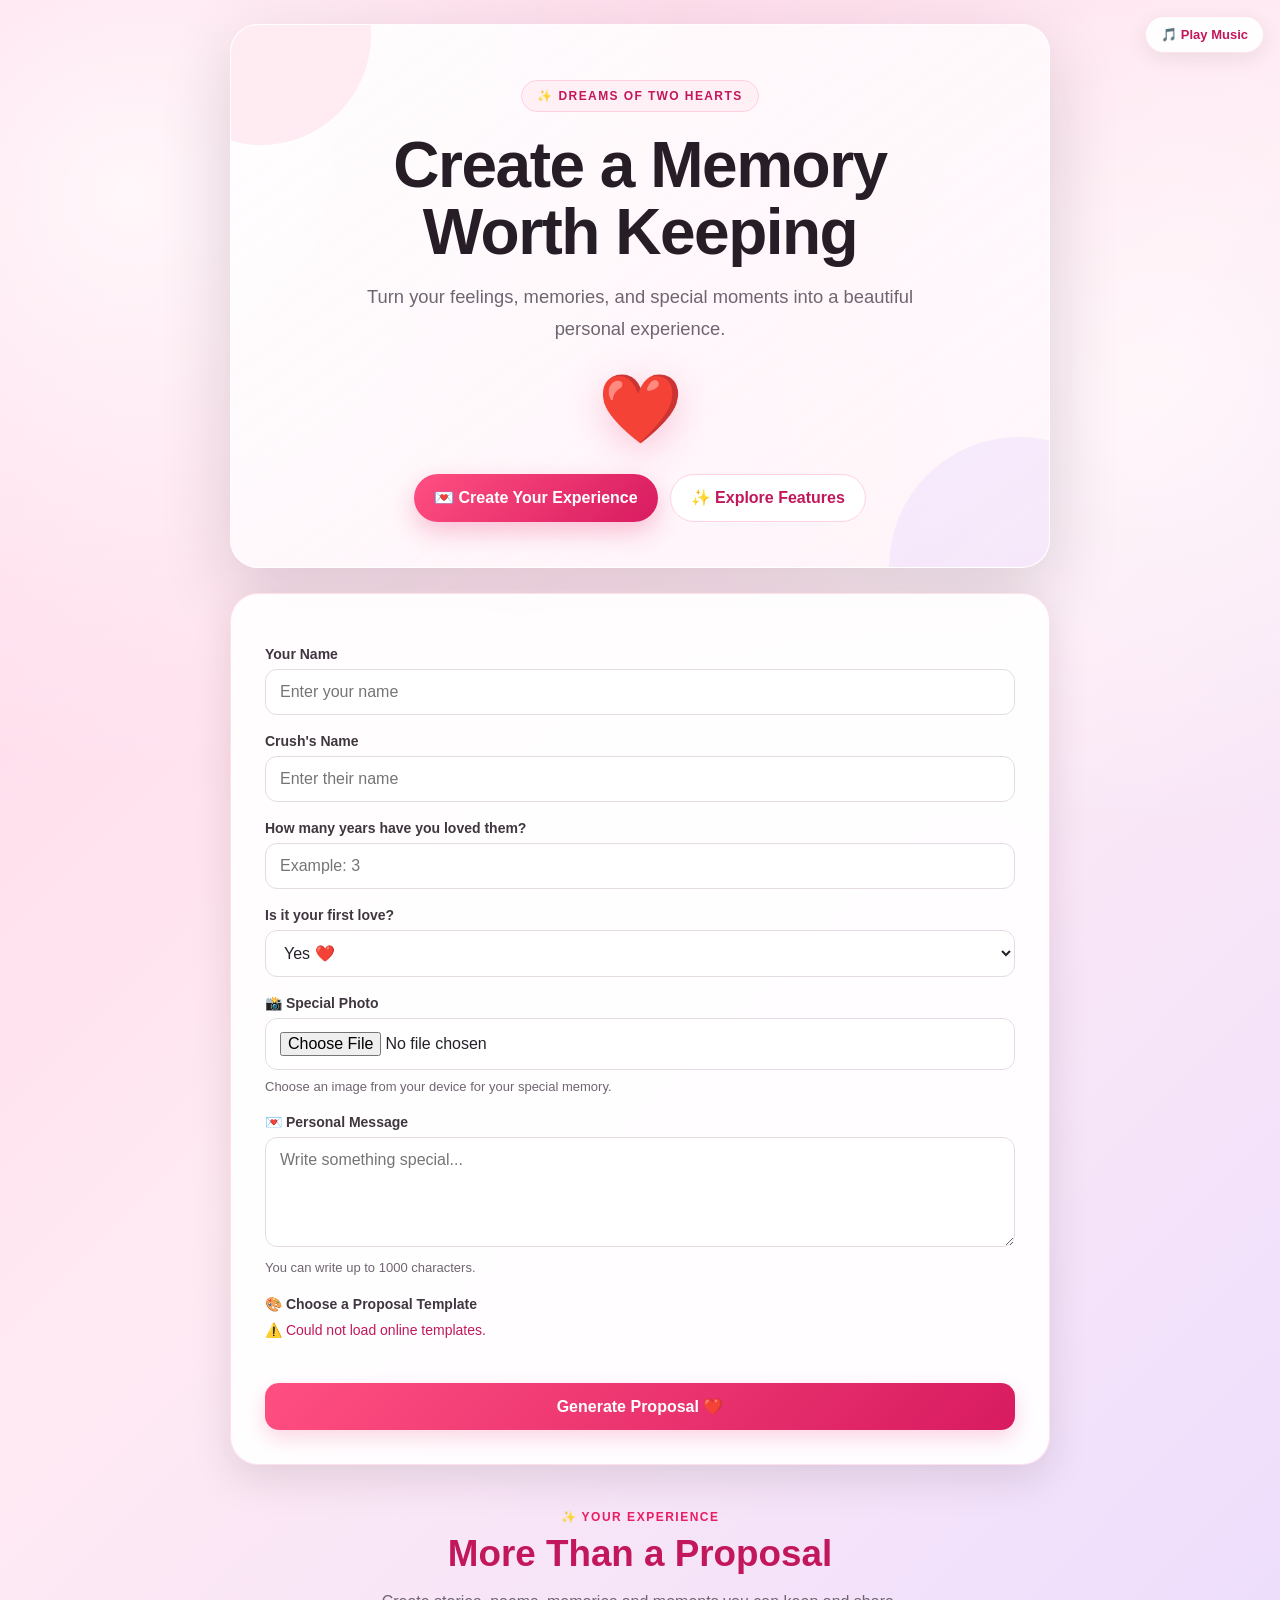
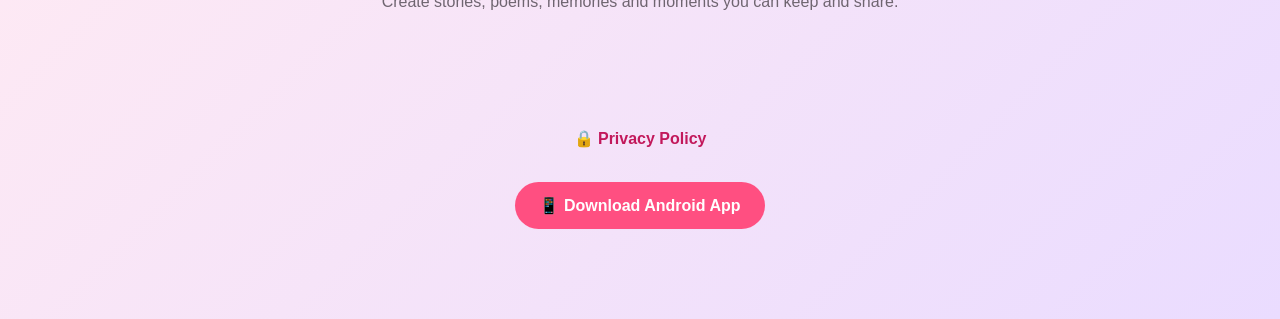
==== index.html @ 434eda4a "Update index.html" ====
<!DOCTYPE html>
<html lang="en">
<head>

    <meta charset="UTF-8">

    <meta
        name="viewport"
        content="width=device-width, initial-scale=1.0"
    >

    <meta
        name="theme-color"
        content="#e91e63"
    >

    <meta
        name="description"
        content="Dreams of Two Hearts is a creative space for proposals, poems, stories, memories, and meaningful moments."
    >

    <meta
        name="author"
        content="Muthu-11-devil"
    >

    <meta
        name="robots"
        content="index, follow"
    >

    <meta
        name="application-name"
        content="Dreams of Two Hearts"
    >

    <!-- Open Graph / Social Sharing -->

    <meta
        property="og:type"
        content="website"
    >

    <meta
        property="og:title"
        content="Dreams of Two Hearts 💕"
    >

    <meta
        property="og:description"
        content="Create beautiful proposals, poems, stories, memories, and moments worth keeping."
    >

    <meta
        property="og:url"
        content="https://muthu-11-devil.github.io/Dreams-of-two-heart/"
    >

    <meta
        property="og:image"
        content="https://muthu-11-devil.github.io/Dreams-of-two-heart/icon-512.png"
    >

    <meta
        property="og:site_name"
        content="Dreams of Two Hearts"
    >

    <!-- Twitter / X Sharing -->

    <meta
        name="twitter:card"
        content="summary"
    >

    <meta
        name="twitter:title"
        content="Dreams of Two Hearts 💕"
    >

    <meta
        name="twitter:description"
        content="Create beautiful proposals, poems, stories, memories, and moments worth keeping."
    >

    <meta
        name="twitter:image"
        content="https://muthu-11-devil.github.io/Dreams-of-two-heart/icon-512.png"
    >

    <!-- PWA -->

    <link
        rel="manifest"
        href="manifest.json"
    >

    <link
        rel="icon"
        type="image/png"
        sizes="192x192"
        href="icon-192.png"
    >

    <link
        rel="apple-touch-icon"
        href="icon-192.png"
    >

    <title>Dreams of Two Hearts 💕</title>

    <link
        rel="stylesheet"
        href="style.css"
    >

</head>

<script>
if ("serviceWorker" in navigator) {
    window.addEventListener("load", function () {
        navigator.serviceWorker.register("./service-worker.js");
    });
}
</script>

<body>

<audio id="bgMusic" loop preload="auto">
    <source src="love-music.mp3" type="audio/mpeg">
</audio>

<button id="musicButton" class="music-button" onclick="toggleMusic()">
    🎵 Play Music
</button>

<div id="hearts"></div>

<main class="container">

    <section class="hero">

    <div class="hero-badge">
        ✨ DREAMS OF TWO HEARTS
    </div>

    <h1>Create a Memory Worth Keeping</h1>

    <p class="hero-subtitle">
        Turn your feelings, memories, and special moments
        into a beautiful personal experience.
    </p>

    <div class="hero-heart" aria-hidden="true">
        ❤️
    </div>

    <div class="hero-actions">
        <a href="#proposalCreator" class="hero-primary">
            💌 Create Your Experience
        </a>

        <a href="#features" class="hero-secondary">
            ✨ Explore Features
        </a>
    </div>

</section>

    <!-- PROPOSAL FORM -->
    <section class="card" id="proposalCreator">

        <label for="yourName">Your Name</label>
<input id="yourName" type="text" placeholder="Enter your name">

<label for="crushName">Crush's Name</label>
<input id="crushName" type="text" placeholder="Enter their name">

<label for="years">How many years have you loved them?</label>
<input id="years" type="number" min="0" step="0.1" placeholder="Example: 3">

<label for="firstLove">Is it your first love?</label>
<select id="firstLove">
            <option value="Yes">Yes ❤️</option>
            <option value="No">No 💕</option>
        </select>

        <label for="specialPhoto">📸 Special Photo</label>

<input
    id="specialPhoto"
    type="file"
    accept="image/*"
    aria-describedby="photoHelp"
>

<small id="photoHelp">
    Choose an image from your device for your special memory.
</small>

<label for="customMessage">💌 Personal Message</label>

<textarea
    id="customMessage"
    placeholder="Write something special..."
    maxlength="1000"
    aria-describedby="messageHelp"
></textarea>

<small id="messageHelp">
    You can write up to 1000 characters.
</small>

        <!-- ONLINE TEMPLATE LIBRARY -->
        <label>🎨 Choose a Proposal Template</label>

        <div
    id="templateStatus"
    role="status"
    aria-live="polite"
>
    Loading online templates...
</div>

        <div id="templateLibrary"></div>

        <button type="button" onclick="generateProposal()">
            Generate Proposal ❤️
        </button>

    </section>

<section class="features-intro" id="features">

    <div class="section-label">✨ YOUR EXPERIENCE</div>

    <h2>More Than a Proposal</h2>

    <p>
        Create stories, poems, memories and moments
        you can keep and share.
    </p>

</section>


    <!-- LOVE METER -->
    <section id="scoreSection" class="feature-card hidden">

        <h2>💖 Love Meter</h2>

        <div class="love-meter">
            <div
    id="scoreFill"
    role="progressbar"
    aria-label="Love Meter"
    aria-valuemin="0"
    aria-valuemax="100"
    aria-valuenow="0"
>
    <span id="scoreNumber">0%</span>
</div>
        </div>

        <p
    id="scoreMessage"
    role="status"
    aria-live="polite"
    aria-atomic="true"
></p>

    </section>


    <!-- ENVELOPE -->
    <section id="envelopeSection" class="feature-card hidden">

        <h2>💌 A Letter Awaits</h2>

        <div
    id="envelope"
    role="button"
    tabindex="0"
    aria-label="Open your proposal letter"
    onclick="openLetter()"
    onkeydown="if(event.key==='Enter'||event.key===' '){event.preventDefault();openLetter()}"
>
    💌
</div>

        <p>Tap the envelope to open your proposal</p>

    </section>


    <!-- LETTER -->
    <section id="letterSection" class="hidden">

        <div
    id="proposalLetter"
    class="letter"
    role="article"
    aria-label="Your generated proposal"
>

            <div id="roseContainer">
                <div class="rose">🌹</div>
                <p>A special rose for you ❤️</p>
            </div>

            <div id="photoContainer" class="hidden">
                <img id="proposalPhoto" alt="Special Memory">
            </div>

            <div id="customMessageDisplay" class="hidden"></div>

            <div
    id="proposalText"
    class="proposal-text"
    role="status"
    aria-live="polite"
    aria-atomic="true"
></div>

        </div>


        <div class="action-buttons">

    <button
        type="button"
        aria-label="Download your generated proposal"
        onclick="downloadTxt()"
    >
        📥 Download Proposal
    </button>

    <button
        type="button"
        aria-label="Copy your generated proposal"
        onclick="copyProposal()"
    >
        📋 Copy Proposal
    </button>

    <button
        type="button"
        aria-label="Share your generated proposal"
        onclick="shareProposal()"
    >
        📱 Share Proposal
    </button>

</div>

<section class="poem-generator">
  <h2>✨ Create a Poem</h2>
  <p>Tell us a little about your special person.</p>

  <label for="poemName">💗 Their Name or Nickname</label>

<input
    id="poemName"
    type="text"
    placeholder="Their name or nickname"
    aria-describedby="poemNameHelp"
>

<small id="poemNameHelp">
    Enter the name or nickname you'd like to use in the poem.
</small>


<label for="poemPersonality">✨ Their Personality</label>

<input
    id="poemPersonality"
    type="text"
    placeholder="Their personality"
    aria-describedby="poemPersonalityHelp"
>

<small id="poemPersonalityHelp">
    Describe a few qualities that make them special.
</small>

  <label for="poemInterests">🎨 Hobbies or Interests</label>

<input
    id="poemInterests"
    type="text"
    placeholder="Their hobbies or interests"
    aria-describedby="poemInterestsHelp"
>

<small id="poemInterestsHelp">
    Add hobbies, interests, or things they enjoy.
</small>


<label for="poemLikes">💗 What Do You Like About Them?</label>

<textarea
    id="poemLikes"
    placeholder="What do you like about them?"
    aria-describedby="poemLikesHelp"
></textarea>

<small id="poemLikesHelp">
    Share what you appreciate about this person.
</small>

  <label for="poemMemory">🌸 A Favorite Memory</label>

<textarea
    id="poemMemory"
    placeholder="A favorite memory"
    aria-describedby="poemMemoryHelp"
></textarea>

<small id="poemMemoryHelp">
    Share a special memory you'd like reflected in the poem.
</small>


<label for="poemFeelings">💭 Your Feelings</label>

<textarea
    id="poemFeelings"
    placeholder="How do you feel about them?"
    aria-describedby="poemFeelingsHelp"
></textarea>

<small id="poemFeelingsHelp">
    Describe the feelings you'd like expressed.
</small>

  <label for="poemStyle">🎨 Poem Style</label>

<select
    id="poemStyle"
    aria-describedby="poemStyleHelp"
>
    <option value="cute">💕 Cute</option>
    <option value="dreamy">🌙 Dreamy</option>
    <option value="emotional">💗 Emotional</option>
    <option value="funny">😊 Playful</option>
    <option value="simple">✨ Simple</option>
</select>

<small id="poemStyleHelp">
    Choose the mood you want your poem to have.
</small>

  <button
    type="button"
    aria-label="Generate your poem"
    onclick="generatePoem()"
>
    ✨ Generate My Poem
</button>

  <div
    id="poemResult"
    role="article"
    aria-label="Your generated poem"
    aria-live="polite"
    aria-atomic="true"
></div>

</section>



<section class="time-capsule-box">
    <h2>🔐 Future Me — Time Capsule</h2>

    <p>
        Write a message today and seal it for your future self. 💌
    </p>

    <div id="capsuleForm">

        <label for="capsuleName">❤️ Name</label>

<input
    type="text"
    id="capsuleName"
    placeholder="Enter a name"
    maxlength="40"
    aria-describedby="capsuleNameHelp"
>

<small id="capsuleNameHelp">
    Enter the name you want to associate with this memory.
</small>


<label for="capsuleMemory">🌸 A memory from today</label>

<input
    type="text"
    id="capsuleMemory"
    placeholder="What do you want to remember?"
    maxlength="150"
    aria-describedby="capsuleMemoryHelp"
>

<small id="capsuleMemoryHelp">
    Write a short memory you want to keep.
</small>

        <label for="capsuleMessage">💭 Your future message</label>

<textarea
    id="capsuleMessage"
    placeholder="Write something for your future self..."
    maxlength="1000"
    aria-describedby="capsuleMessageHelp"
></textarea>

<small id="capsuleMessageHelp">
    Write a message for your future self. Maximum 1000 characters.
</small>

        <label for="capsuleDate">📅 Unlock date</label>

<input
    type="date"
    id="capsuleDate"
    aria-describedby="capsuleDateHelp"
>

<small id="capsuleDateHelp">
    Choose the date when your time capsule can be opened.
</small>

        <button type="button" onclick="sealTimeCapsule()">
            🔒 Seal My Time Capsule
        </button>
    </div>

    <div
    id="capsuleLocked"
    class="capsule-hidden"
    role="status"
    aria-live="polite"
    aria-atomic="true"
>
        <div class="capsule-icon">🔐</div>

        <h3>Your memory is sealed</h3>

        <p id="capsuleLockedText"></p>

        <div
    id="capsuleCountdown"
    role="timer"
    aria-live="polite"
    aria-atomic="true"
    aria-label="Time Capsule countdown"
></div>

         <button
    type="button"
    id="openCapsuleButton"
    aria-label="Open your Time Capsule when it is unlocked"
    onclick="openTimeCapsule()"
    disabled
>
    🔒 Still Locked
</button>
    </div>
<div id="capsuleOpened" class="capsule-hidden">
    <div class="capsule-icon">💌</div>

    <h3>✨ A Message From Your Past Self ✨</h3>

    <p id="rememberMessage" class="remember-message"></p>

    <p id="revealedCapsuleName"></p>

    <p id="revealedCapsuleMemory"></p>

    <div class="capsule-message">
        <p id="revealedCapsuleMessage"></p>
    </div>

    <p id="capsuleCreatedDate"></p>

    <button
    type="button"
    aria-label="Create a new Future Me memory"
    onclick="createNewMemory()"
>
    🌱 Create a New Memory
</button>
</div>
    
</section>


        <!-- LOVE STORY -->
        <section class="story-box">

            <h2>📖 Create Your Love Story</h2>

            <input
                id="meetPlace"
                type="text"
                placeholder="Where did you meet?"
            >

            <input
                id="favoriteMemory"
                type="text"
                placeholder="Your favorite memory"
            >

            <input
                id="dreamPlace"
                type="text"
                placeholder="Your dream destination"
            >

            <button onclick="generateLoveStory()">
                Create My Story ✨
            </button>

            <div
    id="loveStory"
    class="hidden"
    role="article"
    aria-label="Your generated love story"
    aria-live="polite"
    aria-atomic="true"
></div>

        </section>

        <!-- LOVE SKY -->
        <section class="star-section">

            <h2>🌌 Your Love Sky</h2>

            <p>Tap a star to discover a secret message ✨</p>

            <div id="starSky">

                <span role="button" tabindex="0" aria-label="Discover secret message 1"
      onclick="starMessage(1)"
      onkeydown="if(event.key==='Enter'||event.key===' '){event.preventDefault();starMessage(1)}">⭐</span>

<span role="button" tabindex="0" aria-label="Discover secret message 2"
      onclick="starMessage(2)"
      onkeydown="if(event.key==='Enter'||event.key===' '){event.preventDefault();starMessage(2)}">✨</span>

<span role="button" tabindex="0" aria-label="Discover secret message 3"
      onclick="starMessage(3)"
      onkeydown="if(event.key==='Enter'||event.key===' '){event.preventDefault();starMessage(3)}">⭐</span>

<span role="button" tabindex="0" aria-label="Discover secret message 4"
      onclick="starMessage(4)"
      onkeydown="if(event.key==='Enter'||event.key===' '){event.preventDefault();starMessage(4)}">🌟</span>

<span role="button" tabindex="0" aria-label="Discover secret message 5"
      onclick="starMessage(5)"
      onkeydown="if(event.key==='Enter'||event.key===' '){event.preventDefault();starMessage(5)}">✨</span>

<span role="button" tabindex="0" aria-label="Discover secret message 6"
      onclick="starMessage(6)"
      onkeydown="if(event.key==='Enter'||event.key===' '){event.preventDefault();starMessage(6)}">⭐</span>

                  <div
    id="starMessage"
    role="status"
    aria-live="polite"
    aria-atomic="true"
>
    Tap a star 💫
</div>

            </div>

        </section>


        <!-- FEEDBACK -->
<section class="feedback">

    <h2>💬 Your Feedback</h2>

    <p>
        We'd love to hear what you think about Dreams of Two Hearts. 💗
    </p>

    <button
    type="button"
    aria-label="Open the Dreams of Two Hearts feedback form"
    onclick="window.open('https://docs.google.com/forms/d/e/1FAIpQLSfE7dzgFlLcjAnvcWNm-NzfvkdIRZvjy9pN7SNrUimoO5X8Ng/viewform', '_blank')"
>
    💌 Send Feedback
</button>

</section>
        <button class="another-button" onclick="location.reload()">
            🔄 Generate Another
        </button>

    </section>

</main>

<p style="text-align:center; margin:20px;">
    <a href="privacy-policy.html">🔒 Privacy Policy</a>
</p>
<div style="text-align:center; margin:30px;">
    <a
        href="download.html"
        style="
            display:inline-block;
            padding:14px 24px;
            background:#ff4f81;
            color:white;
            text-decoration:none;
            border-radius:25px;
            font-weight:bold;
        "
    >
        📱 Download Android App
    </a>
</div>

<script src="script.js"></script>

</body>
</html>
---- style.css ----
/* =========================================================
   DREAMS OF TWO HEARTS — INTERNATIONAL EDITION
   Professional UI System
========================================================= */

:root {
    --primary: #e91e63;
    --primary-dark: #c2185b;
    --primary-light: #ff80ab;

    --text: #25202a;
    --muted: #6f6570;

    --surface: rgba(255, 255, 255, 0.92);
    --surface-solid: #ffffff;
    --border: rgba(233, 30, 99, 0.12);

    --shadow-sm: 0 6px 20px rgba(40, 20, 35, 0.08);
    --shadow-md: 0 14px 40px rgba(40, 20, 35, 0.12);
    --shadow-lg: 0 25px 70px rgba(40, 20, 35, 0.16);

    --radius-sm: 12px;
    --radius-md: 20px;
    --radius-lg: 28px;

    --max-width: 820px;
}

/* =========================================================
   RESET
========================================================= */

* {
    margin: 0;
    padding: 0;
    box-sizing: border-box;
    font-family:
        Inter,
        -apple-system,
        BlinkMacSystemFont,
        "Segoe UI",
        Roboto,
        Arial,
        sans-serif;
}

html {
    scroll-behavior: smooth;
}

body {
    min-height: 100vh;
    padding: 24px 0 60px;
    overflow-x: hidden;

    color: var(--text);

    background:
        radial-gradient(circle at 10% 10%, rgba(255,255,255,.8), transparent 28%),
        radial-gradient(circle at 90% 20%, rgba(255,255,255,.6), transparent 25%),
        linear-gradient(135deg, #ffd3e6 0%, #ffeaf3 45%, #eadcff 100%);

    transition: background 0.7s ease;
}

button,
input,
select,
textarea {
    font: inherit;
}

button,
a {
    -webkit-tap-highlight-color: transparent;
}

button {
    border: 0;
}

a {
    color: inherit;
}

/* =========================================================
   MAIN CONTAINER
========================================================= */

.container {
    width: min(92%, var(--max-width));
    margin: 0 auto;
    padding-bottom: 70px;
}

/* =========================================================
   HERO
========================================================= */

.hero {
    position: relative;
    padding: 55px 25px 45px;
    margin-bottom: 25px;
    text-align: center;
    border-radius: var(--radius-lg);

    background:
        linear-gradient(
            145deg,
            rgba(255,255,255,.92),
            rgba(255,245,250,.78)
        );

    border: 1px solid rgba(255,255,255,.8);
    box-shadow: var(--shadow-lg);

    overflow: hidden;
}

.hero::before {
    content: "";
    position: absolute;
    width: 220px;
    height: 220px;
    border-radius: 50%;
    background: rgba(255, 128, 171, .14);
    top: -100px;
    left: -80px;
}

.hero::after {
    content: "";
    position: absolute;
    width: 260px;
    height: 260px;
    border-radius: 50%;
    background: rgba(180, 150, 255, .12);
    right: -100px;
    bottom: -130px;
}

.hero > * {
    position: relative;
    z-index: 1;
}

.hero-badge {
    display: inline-flex;
    align-items: center;
    justify-content: center;

    padding: 8px 15px;
    margin-bottom: 20px;

    border-radius: 999px;

    background: #fff0f6;
    border: 1px solid #ffd0e1;

    color: var(--primary-dark);

    font-size: 12px;
    font-weight: 800;
    letter-spacing: 1.4px;
}

.hero h1 {
    max-width: 680px;
    margin: 0 auto 15px;

    color: #271d27;

    font-size: clamp(2.1rem, 7vw, 4rem);
    line-height: 1.05;
    letter-spacing: -1.5px;
}

.hero-subtitle {
    max-width: 600px;
    margin: 0 auto;

    color: var(--muted);

    font-size: clamp(1rem, 2.5vw, 1.15rem);
    line-height: 1.7;
}

.hero-heart,
.big-heart {
    font-size: 68px;
    margin: 25px auto 15px;

    filter: drop-shadow(0 10px 18px rgba(233,30,99,.22));

    animation: heartbeat 1.7s infinite;
}

.hero-actions {
    display: flex;
    justify-content: center;
    flex-wrap: wrap;
    gap: 12px;
    margin-top: 25px;
}

.hero-primary,
.hero-secondary {
    display: inline-flex;
    align-items: center;
    justify-content: center;

    min-height: 48px;
    padding: 12px 20px;

    border-radius: 999px;

    text-decoration: none;
    font-weight: 700;

    transition:
        transform .25s ease,
        box-shadow .25s ease,
        background .25s ease;
}

.hero-primary {
    color: white;

    background:
        linear-gradient(
            135deg,
            #ff4f81,
            #d81b60
        );

    box-shadow: 0 10px 25px rgba(233,30,99,.25);
}

.hero-secondary {
    color: var(--primary-dark);
    background: white;
    border: 1px solid #ffd1e1;
}

.hero-primary:hover,
.hero-secondary:hover {
    transform: translateY(-3px);
}

/* =========================================================
   HEADINGS
========================================================= */

h1,
h2,
h3 {
    line-height: 1.2;
}

h2 {
    color: var(--primary-dark);
    margin-bottom: 12px;
}

p {
    line-height: 1.7;
}

.features-intro {
    text-align: center;
    margin: 45px auto 20px;
    max-width: 650px;
}

.features-intro h2 {
    font-size: clamp(1.7rem, 5vw, 2.3rem);
}

.features-intro p {
    color: var(--muted);
}

.section-label {
    margin-bottom: 8px;
    color: var(--primary);
    font-size: 12px;
    font-weight: 800;
    letter-spacing: 1.5px;
}

/* =========================================================
   CARDS
========================================================= */

.card,
.feature-card,
.story-box,
.star-section,
.feedback,
.time-capsule-box {
    background: var(--surface);
    border: 1px solid var(--border);
    box-shadow: var(--shadow-md);
    backdrop-filter: blur(14px);
    -webkit-backdrop-filter: blur(14px);
}

.card {
    padding: clamp(22px, 5vw, 34px);
    margin-top: 20px;
    border-radius: var(--radius-lg);
}

.feature-card,
.story-box,
.star-section,
.feedback {
    margin-top: 28px;
    padding: clamp(22px, 5vw, 30px);
    border-radius: var(--radius-lg);
}

/* =========================================================
   FORM
========================================================= */

label {
    display: block;
    margin-top: 18px;
    margin-bottom: 7px;

    color: #40363f;

    font-size: 14px;
    font-weight: 700;
}

input,
select,
textarea {
    width: 100%;

    padding: 13px 14px;

    color: var(--text);
    background: rgba(255,255,255,.95);

    border: 1px solid #e4dce2;
    border-radius: var(--radius-sm);

    outline: none;

    font-size: 16px;

    transition:
        border-color .2s ease,
        box-shadow .2s ease,
        transform .2s ease;
}

input:hover,
select:hover,
textarea:hover {
    border-color: #f3a8c2;
}

input:focus,
select:focus,
textarea:focus {
    border-color: var(--primary);
    box-shadow: 0 0 0 4px rgba(233,30,99,.10);
}

textarea {
    min-height: 110px;
    resize: vertical;
}

/* =========================================================
   BUTTONS
========================================================= */

button {
    width: 100%;
    margin-top: 20px;
    padding: 14px 18px;

    border-radius: 14px;

    background:
        linear-gradient(
            135deg,
            #ff4f81,
            #d81b60
        );

    color: white;

    font-size: 16px;
    font-weight: 700;

    cursor: pointer;

    box-shadow: 0 8px 20px rgba(233,30,99,.18);

    transition:
        transform .2s ease,
        box-shadow .2s ease,
        filter .2s ease;
}

button:hover {
    transform: translateY(-2px);
    box-shadow: 0 12px 26px rgba(233,30,99,.24);
    filter: brightness(1.03);
}

button:active {
    transform: translateY(0);
}

button:focus-visible,
a:focus-visible,
input:focus-visible,
select:focus-visible,
textarea:focus-visible {
    outline: 3px solid rgba(233,30,99,.3);
    outline-offset: 3px;
}

.hidden {
    display: none !important;
}

/* =========================================================
   MUSIC BUTTON
========================================================= */

.music-button {
    position: fixed;

    top: 16px;
    right: 16px;

    z-index: 9999;

    width: auto;
    margin: 0;

    padding: 10px 15px;

    border-radius: 999px;

    background: rgba(255,255,255,.92);
    color: var(--primary-dark);

    border: 1px solid rgba(233,30,99,.12);

    box-shadow: var(--shadow-sm);

    font-size: 13px;
}

/* =========================================================
   TEMPLATE LIBRARY
========================================================= */

#templateStatus {
    margin-top: 10px;
    color: var(--primary-dark);
    font-size: 14px;
}

#templateLibrary {
    display: grid;
    grid-template-columns: repeat(2, minmax(0, 1fr));

    gap: 12px;

    margin-top: 15px;
    padding: 5px;

    max-height: 500px;
    overflow-y: auto;
}

.template-card {
    min-height: 125px;

    padding: 15px;

    border-radius: 16px;

    border: 2px solid transparent;

    background: #fff9fc;

    cursor: pointer;

    display: flex;
    flex-direction: column;
    justify-content: center;
    align-items: center;

    text-align: center;

    transition:
        transform .25s ease,
        border-color .25s ease,
        box-shadow .25s ease;
}

.template-card:hover {
    transform: translateY(-4px);
    box-shadow: var(--shadow-sm);
}

.template-card.selected {
    border-color: var(--primary);

    box-shadow:
        0 0 0 4px rgba(233,30,99,.08),
        var(--shadow-sm);
}

.template-icon {
    font-size: 32px;
    margin-bottom: 8px;
}

.template-name {
    font-weight: 800;
}

.template-category {
    margin-top: 5px;
    font-size: 12px;
    color: var(--muted);
}

/* =========================================================
   LOVE METER
========================================================= */

.love-meter {
    width: 100%;
    height: 38px;

    margin-top: 18px;

    background: #f7dce8;

    border-radius: 999px;

    overflow: hidden;
}

#scoreFill {
    width: 0%;
    height: 100%;

    display: flex;
    justify-content: center;
    align-items: center;

    background:
        linear-gradient(
            90deg,
            #ff80ab,
            #e91e63
        );

    color: white;
    font-weight: 800;

    transition: width 2s ease;
}

#scoreMessage {
    margin-top: 15px;
    color: var(--primary-dark);
    font-weight: 700;
}

/* =========================================================
   ENVELOPE
========================================================= */

#envelope {
    display: inline-block;

    margin: 20px 0;

    font-size: 95px;

    cursor: pointer;

    transition:
        transform .4s ease,
        filter .4s ease;
}

#envelope:hover {
    transform: scale(1.12) rotate(-5deg);
    filter: drop-shadow(0 12px 20px rgba(233,30,99,.2));
}

/* =========================================================
   LETTER
========================================================= */

#letterSection {
    width: 100%;
    margin-top: 28px;
}

.letter {
    width: 100%;

    padding: clamp(22px, 5vw, 35px);

    background:
        linear-gradient(
            145deg,
            #ffffff,
            #fff8fb
        );

    border: 1px solid var(--border);
    border-radius: var(--radius-lg);

    box-shadow: var(--shadow-md);

    text-align: center;
    line-height: 1.8;

    animation: letterAppear .8s ease;
}

@keyframes letterAppear {
    from {
        opacity: 0;
        transform: translateY(35px);
    }

    to {
        opacity: 1;
        transform: translateY(0);
    }
}

#roseContainer {
    margin-bottom: 22px;
}

.rose {
    font-size: 65px;
    line-height: 1;

    animation: roseFloat 2s infinite alternate;
}

@keyframes roseFloat {
    from {
        transform: translateY(0);
    }

    to {
        transform: translateY(-8px);
    }
}

#photoContainer {
    margin-bottom: 20px;
}

#proposalPhoto {
    display: block;

    width: 100%;
    max-height: 400px;

    object-fit: cover;

    border-radius: 18px;

    margin: auto;

    box-shadow: var(--shadow-md);
}

#customMessageDisplay {
    background: #fff0f6;

    color: var(--primary-dark);

    padding: 16px;

    border-radius: 15px;

    margin-bottom: 20px;

    font-style: italic;

    text-align: left;

    white-space: pre-wrap;
}

.proposal-text {
    min-height: 80px;

    text-align: left;

    white-space: pre-wrap;

    line-height: 1.9;
}

.typing-cursor::after {
    content: "|";
    animation: cursorBlink .7s infinite;
}

@keyframes cursorBlink {
    0%, 50% {
        opacity: 1;
    }

    51%, 100% {
        opacity: 0;
    }
}

/* =========================================================
   ACTION BUTTONS
========================================================= */

.action-buttons {
    display: grid;
    gap: 10px;
    margin-top: 15px;
}

.action-buttons button {
    margin-top: 0;
}

/* =========================================================
   POEM GENERATOR
========================================================= */

.poem-generator {
    margin-top: 30px;
    padding: clamp(22px, 5vw, 30px);

    border-radius: var(--radius-lg);

    background:
        linear-gradient(
            135deg,
            rgba(255,255,255,.96),
            rgba(255,244,249,.9)
        );

    box-shadow: var(--shadow-md);
    border: 1px solid var(--border);
}

#poemResult {
    margin-top: 20px;

    padding: 20px;

    border-radius: 16px;

    background: #fff0f6;

    color: #8e1748;

    line-height: 1.8;

    white-space: pre-wrap;
}

/* =========================================================
   TIME CAPSULE
========================================================= */

.time-capsule-box {
    margin: 30px auto;

    padding: clamp(24px, 5vw, 35px);

    max-width: 820px;

    text-align: center;

    border-radius: var(--radius-lg);

    background:
        linear-gradient(
            135deg,
            rgba(255,240,246,.95),
            rgba(248,234,255,.95)
        );
}

.time-capsule-box h2 {
    margin-bottom: 10px;
}

.time-capsule-box label {
    text-align: left;
}

.time-capsule-box input,
.time-capsule-box textarea {
    border: 1px solid #edc5d7;
}

.time-capsule-box textarea {
    min-height: 130px;
}

.capsule-hidden {
    display: none !important;
}

.capsule-icon {
    font-size: 60px;
    margin: 15px 0;
}

#capsuleCountdown {
    margin: 20px 0;

    font-size: clamp(20px, 5vw, 28px);
    font-weight: 800;

    color: var(--primary-dark);
}

#openCapsuleButton:disabled {
    opacity: .55;
    cursor: not-allowed;
}

.capsule-message {
    margin: 20px 0;

    padding: 20px;

    border-radius: 18px;

    background: rgba(255,255,255,.8);

    line-height: 1.8;
}

#revealedCapsuleMessage {
    white-space: pre-wrap;
    word-wrap: break-word;
}

/* =========================================================
   LOVE STORY
========================================================= */

.story-box {
    text-align: left;
}

.story-box h2 {
    text-align: center;
}

#loveStory {
    margin-top: 20px;

    padding: 20px;

    background: #fff0f6;

    border-radius: 16px;

    color: #8e1748;

    line-height: 1.8;

    white-space: pre-wrap;
}

/* =========================================================
   LOVE SKY
========================================================= */

.star-section {
    text-align: center;
}

#starSky {
    position: relative;

    min-height: 320px;

    margin-top: 15px;
    padding: 20px;

    border-radius: 22px;

    overflow: hidden;

    background:
        radial-gradient(circle at 20% 20%, rgba(255,255,255,.12), transparent 2%),
        radial-gradient(circle at 80% 30%, rgba(255,255,255,.1), transparent 2%),
        linear-gradient(
            180deg,
            #080520,
            #21105c,
            #4b1d72
        );
}

#starSky span {
    display: inline-block;

    margin: 18px;

    font-size: 30px;

    cursor: pointer;

    animation: twinkle 1.5s infinite alternate;

    transition: transform .2s ease;
}

#starSky span:hover {
    transform: scale(1.3);
}

#starMessage {
    position: absolute;

    bottom: 20px;
    left: 10%;

    width: 80%;

    padding: 14px;

    border-radius: 15px;

    background: rgba(255,255,255,.94);

    color: var(--primary);

    font-weight: 800;

    box-shadow: var(--shadow-sm);
}

@keyframes twinkle {
    from {
        opacity: .45;
        transform: scale(.9);
    }

    to {
        opacity: 1;
        transform: scale(1.15);
    }
}

/* =========================================================
   FEEDBACK
========================================================= */

.feedback {
    text-align: center;
}

.feedback p {
    color: var(--muted);
}

.feedback button {
    max-width: 320px;
    margin-left: auto;
    margin-right: auto;
}

#feedbackMessage {
    margin-top: 15px;
    color: var(--primary);
    font-weight: 700;
}

/* =========================================================
   ANOTHER BUTTON
========================================================= */

.another-button {
    margin-top: 25px;
}

/* =========================================================
   PRIVACY / DOWNLOAD LINKS
========================================================= */

.container + p,
body > p {
    color: var(--muted);
}

body > p a {
    color: var(--primary-dark);
    font-weight: 700;
    text-decoration: none;
}

body > p a:hover {
    text-decoration: underline;
}

/* =========================================================
   FLOATING HEARTS
========================================================= */

#hearts {
    position: fixed;

    inset: 0;

    pointer-events: none;

    overflow: hidden;

    z-index: -1;
}

.floating-heart {
    position: absolute;

    bottom: -30px;

    opacity: .7;

    animation: floatHeart 6s linear forwards;
}

@keyframes floatHeart {
    from {
        transform: translateY(0) rotate(0);
        opacity: .7;
    }

    to {
        transform: translateY(-110vh) rotate(360deg);
        opacity: 0;
    }
}

/* =========================================================
   TEMPLATE THEMES
========================================================= */

body.theme-pink {
    background: linear-gradient(135deg,#ff9ecf,#ffd6e8);
}

body.theme-red {
    background: linear-gradient(135deg,#ff758c,#ff7eb3);
}

body.theme-purple {
    background: linear-gradient(135deg,#b8c6ff,#f5d0ff);
}

body.theme-blue {
    background: linear-gradient(135deg,#89f7fe,#66a6ff);
}

body.theme-gold {
    background: linear-gradient(135deg,#f6d365,#fda085);
}

body.theme-night {
    background: linear-gradient(135deg,#141e30,#243b55);
}

body.theme-green {
    background: linear-gradient(135deg,#a8edea,#fed6e3);
}

body.theme-peach {
    background: linear-gradient(135deg,#ffecd2,#fcb69f);
}

body.theme-lavender {
    background: linear-gradient(135deg,#e0c3fc,#8ec5fc);
}

body.theme-rose {
    background: linear-gradient(135deg,#fbc2eb,#a6c1ee);
}

/* =========================================================
   MOBILE
========================================================= */

@media (max-width: 600px) {

    body {
        padding-top: 18px;
    }

    .container {
        width: 94%;
    }

    .hero {
        padding: 40px 18px 35px;
        border-radius: 24px;
    }

    .hero h1 {
        font-size: 2.15rem;
        letter-spacing: -1px;
    }

    .hero-heart,
    .big-heart {
        font-size: 58px;
    }

    .hero-actions {
        flex-direction: column;
    }

    .hero-primary,
    .hero-secondary {
        width: 100%;
    }

    .music-button {
        top: 10px;
        right: 10px;

        padding: 9px 12px;

        font-size: 12px;
    }

    #templateLibrary {
        grid-template-columns: 1fr 1fr;
    }

    .template-card {
        min-height: 110px;
        padding: 10px;
    }

    .card,
    .letter {
        padding: 20px;
    }

    #starSky span {
        margin: 14px;
        font-size: 27px;
    }

    #starMessage {
        left: 6%;
        width: 88%;
    }
}

/* ================================
   ♿ REDUCED MOTION ACCESSIBILITY
================================ */

@media (prefers-reduced-motion: reduce) {

    *,
    *::before,
    *::after {
        animation-duration: 0.01ms !important;
        animation-iteration-count: 1 !important;
        transition-duration: 0.01ms !important;
        scroll-behavior: auto !important;
    }

    html {
        scroll-behavior: auto !important;
    }
}

/* ================================
   ♿ KEYBOARD ACCESSIBILITY
================================ */

button:focus-visible,
a:focus-visible,
input:focus-visible,
select:focus-visible,
textarea:focus-visible,
.template-card:focus-visible,
#envelope:focus-visible,
#starSky span:focus-visible {
    outline: 3px solid #e91e63;
    outline-offset: 4px;
}
 /* ================================
   ♿ PHOTO UPLOAD ACCESSIBILITY
================================ */

#photoHelp {
    display: block;
    margin-top: 7px;
    color: var(--muted);
    font-size: 13px;
    line-height: 1.5;
}

/* ================================
   ♿ MESSAGE FIELD ACCESSIBILITY
================================ */

#messageHelp {
    display: block;
    margin-top: 7px;
    color: var(--muted);
    font-size: 13px;
    line-height: 1.5;
}

/* ================================
   ♿ TIME CAPSULE ACCESSIBILITY
================================ */

#capsuleDateHelp {
    display: block;
    margin-top: 7px;
    color: var(--muted);
    font-size: 13px;
    line-height: 1.5;
}

#capsuleNameHelp,
#capsuleMemoryHelp {
    display: block;
    margin-top: 7px;
    color: var(--muted);
    font-size: 13px;
    line-height: 1.5;
}

#capsuleMessageHelp {
    display: block;
    margin-top: 7px;
    color: var(--muted);
    font-size: 13px;
    line-height: 1.5;
}

/* ================================
   ♿ POEM FORM ACCESSIBILITY
================================ */

#poemNameHelp,
#poemPersonalityHelp {
    display: block;
    margin-top: 7px;
    margin-bottom: 12px;
    color: var(--muted);
    font-size: 13px;
    line-height: 1.5;
}

#poemInterestsHelp,
#poemLikesHelp {
    display: block;
    margin-top: 7px;
    margin-bottom: 12px;
    color: var(--muted);
    font-size: 13px;
    line-height: 1.5;
}

#poemMemoryHelp,
#poemFeelingsHelp {
    display: block;
    margin-top: 7px;
    margin-bottom: 12px;
    color: var(--muted);
    font-size: 13px;
    line-height: 1.5;
}

#poemStyleHelp {
    display: block;
    margin-top: 7px;
    margin-bottom: 12px;
    color: var(--muted);
    font-size: 13px;
    line-height: 1.5;
}
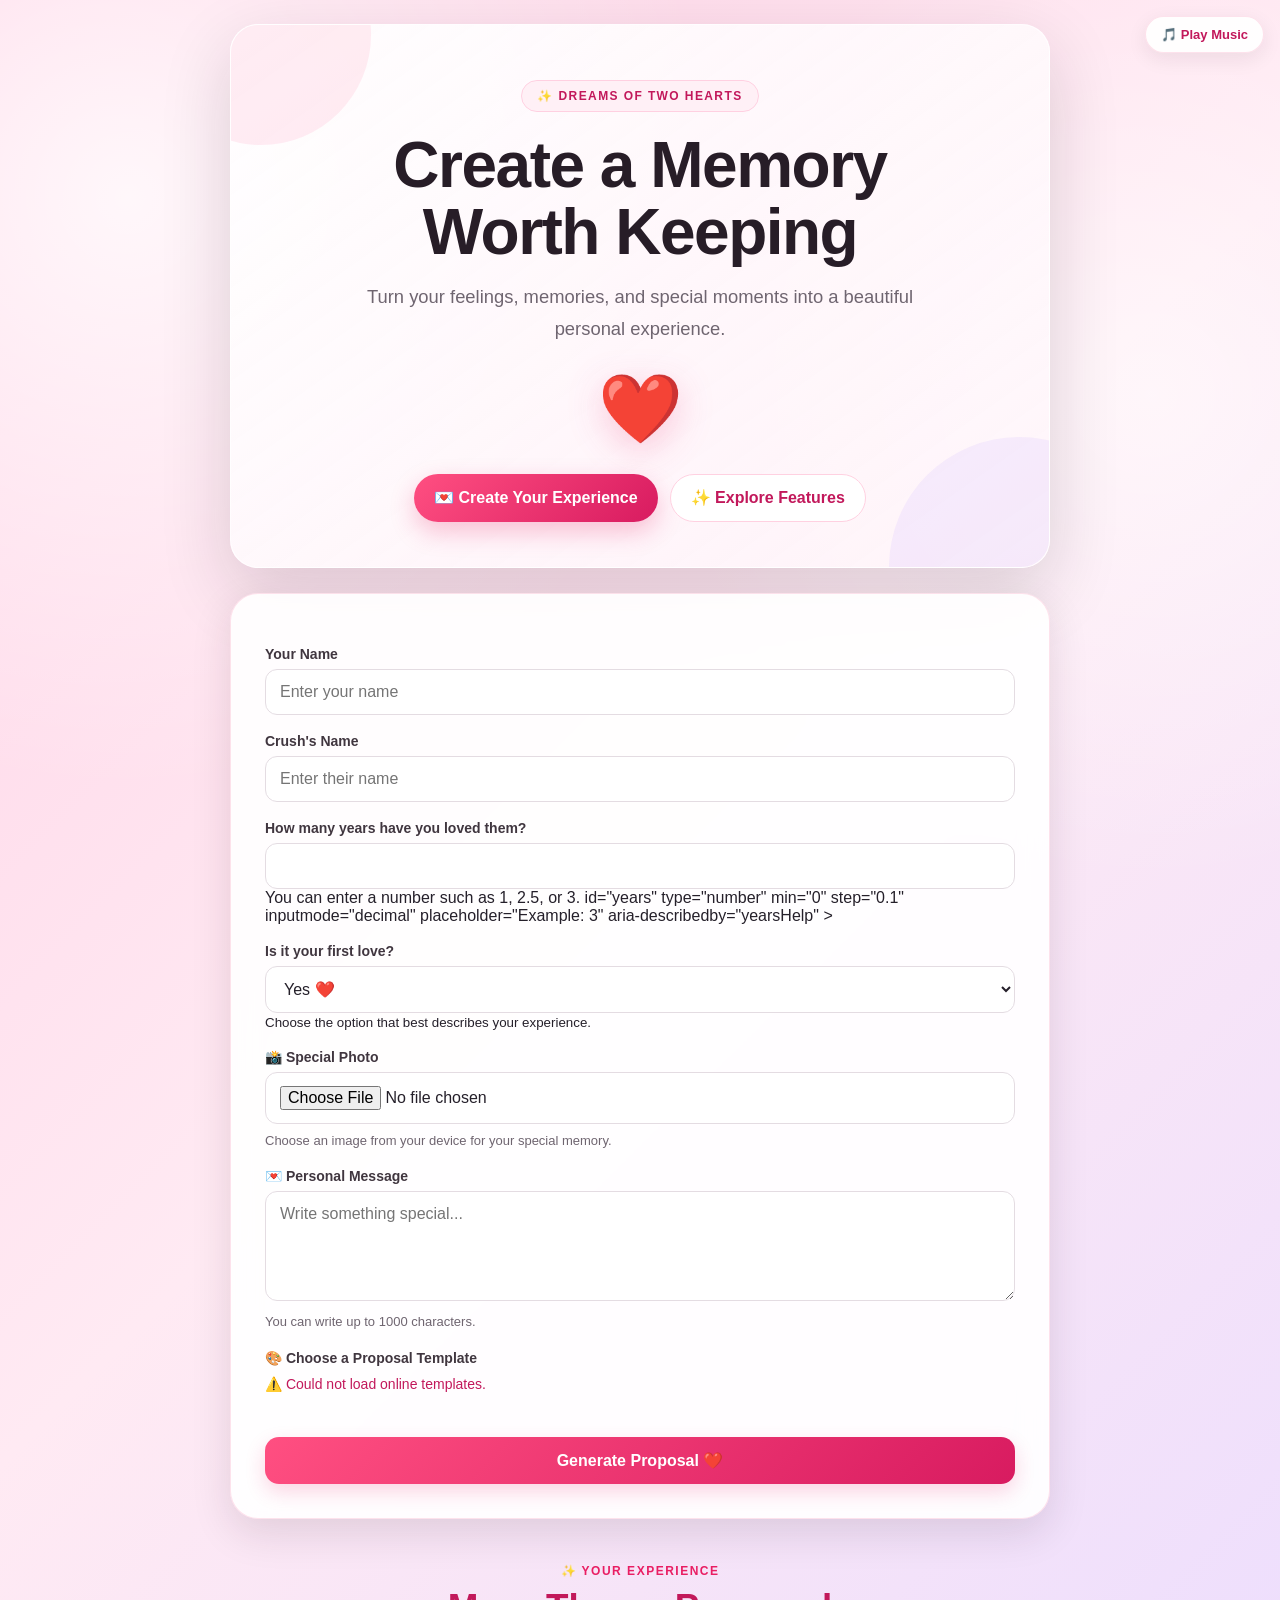
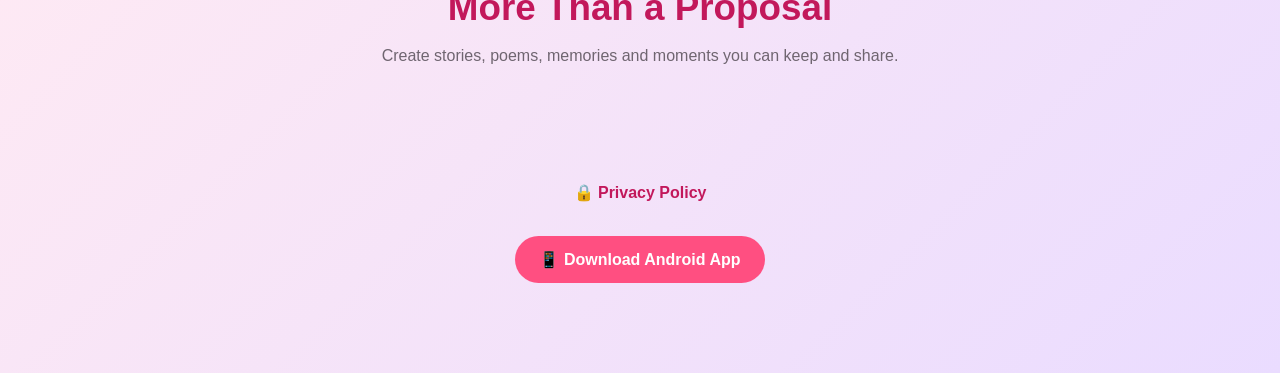
==== commit 40541222: "Update index.html" ====
--- a/index.html
+++ b/index.html
@@ -171,19 +171,49 @@
     <section class="card" id="proposalCreator">
 
         <label for="yourName">Your Name</label>
-<input id="yourName" type="text" placeholder="Enter your name">
+<input
+    id="yourName"
+    type="text"
+    placeholder="Enter your name"
+    autocomplete="name"
+    required
+>
 
 <label for="crushName">Crush's Name</label>
-<input id="crushName" type="text" placeholder="Enter their name">
+<input
+    id="crushName"
+    type="text"
+    placeholder="Enter their name"
+    autocomplete="off"
+    required
+>
 
 <label for="years">How many years have you loved them?</label>
-<input id="years" type="number" min="0" step="0.1" placeholder="Example: 3">
+<input
+<small id="yearsHelp">
+    You can enter a number such as 1, 2.5, or 3.
+</small>
+    id="years"
+    type="number"
+    min="0"
+    step="0.1"
+    inputmode="decimal"
+    placeholder="Example: 3"
+    aria-describedby="yearsHelp"
+>
 
 <label for="firstLove">Is it your first love?</label>
-<select id="firstLove">
-            <option value="Yes">Yes ❤️</option>
-            <option value="No">No 💕</option>
-        </select>
+<select
+    id="firstLove"
+    aria-describedby="firstLoveHelp"
+>
+    <option value="Yes">Yes ❤️</option>
+    <option value="No">No 💕</option>
+</select>
+
+<small id="firstLoveHelp">
+    Choose the option that best describes your experience.
+</small>
 
         <label for="specialPhoto">📸 Special Photo</label>
 
@@ -222,11 +252,19 @@
     Loading online templates...
 </div>
 
-        <div id="templateLibrary"></div>
-
-        <button type="button" onclick="generateProposal()">
-            Generate Proposal ❤️
-        </button>
+        <div
+    id="templateLibrary"
+    role="list"
+    aria-label="Available proposal templates"
+></div>
+
+        <button
+    type="button"
+    aria-label="Generate your personalized proposal"
+    onclick="generateProposal()"
+>
+    Generate Proposal ❤️
+</button>
 
     </section>
 
@@ -703,9 +741,14 @@
 </button>
 
 </section>
-        <button class="another-button" onclick="location.reload()">
-            🔄 Generate Another
-        </button>
+        <button
+    type="button"
+    class="another-button"
+    aria-label="Start another proposal"
+    onclick="location.reload()"
+>
+    🔄 Generate Another
+</button>
 
     </section>
 
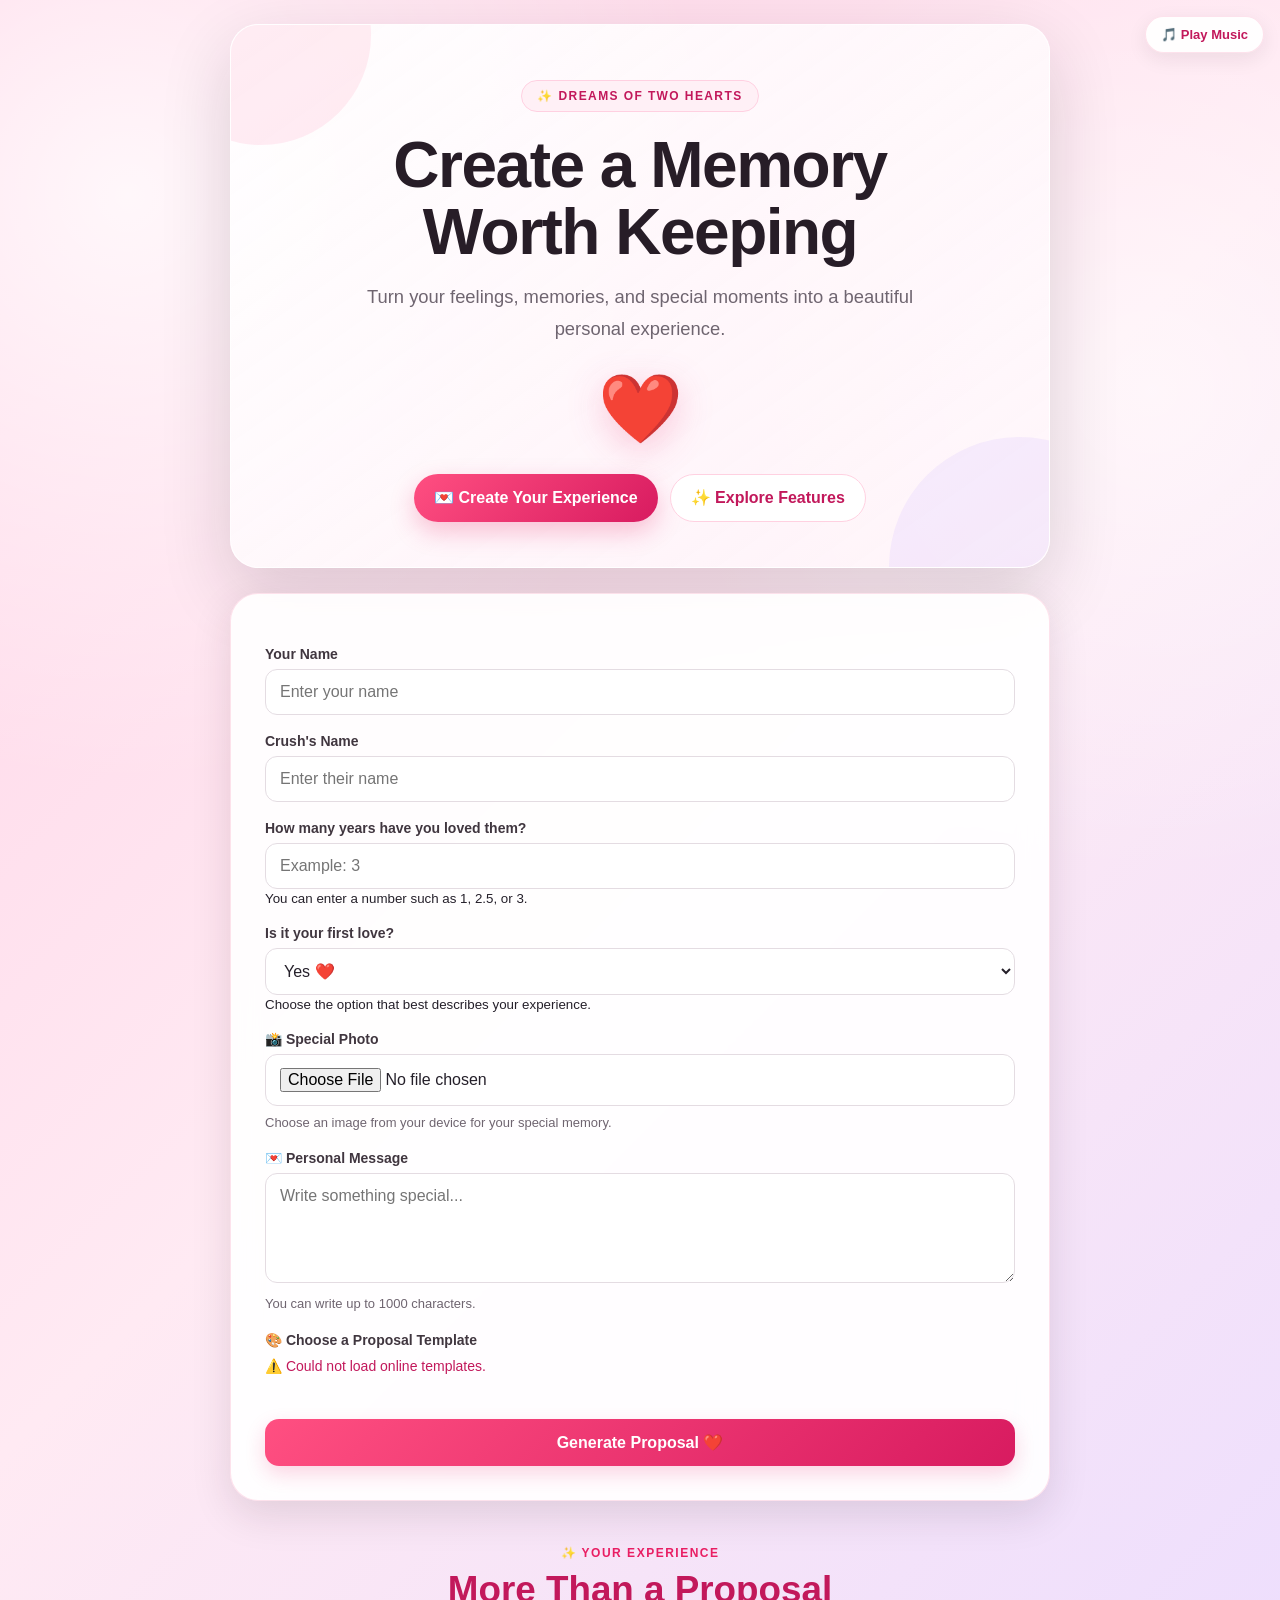
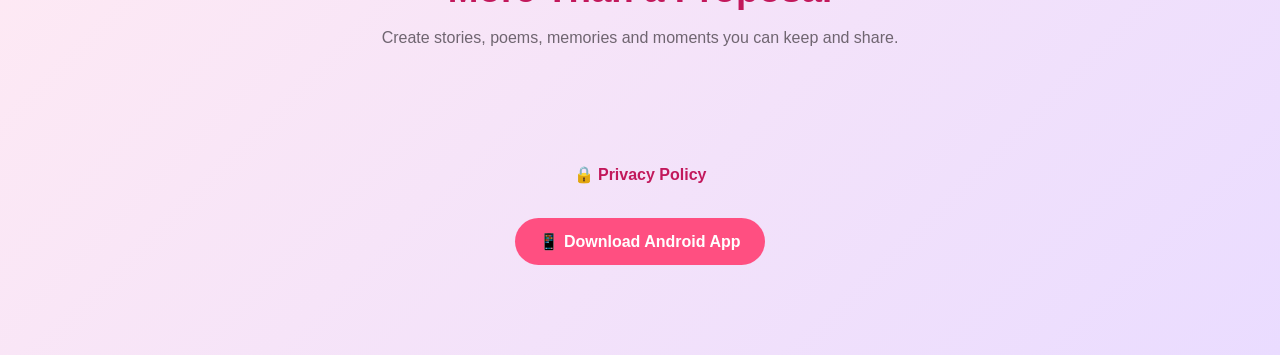
==== commit 35f7c38a: "Update index.html" ====
--- a/index.html
+++ b/index.html
@@ -190,9 +190,6 @@
 
 <label for="years">How many years have you loved them?</label>
 <input
-<small id="yearsHelp">
-    You can enter a number such as 1, 2.5, or 3.
-</small>
     id="years"
     type="number"
     min="0"
@@ -201,6 +198,9 @@
     placeholder="Example: 3"
     aria-describedby="yearsHelp"
 >
+<small id="yearsHelp">
+    You can enter a number such as 1, 2.5, or 3.
+</small>
 
 <label for="firstLove">Is it your first love?</label>
 <select
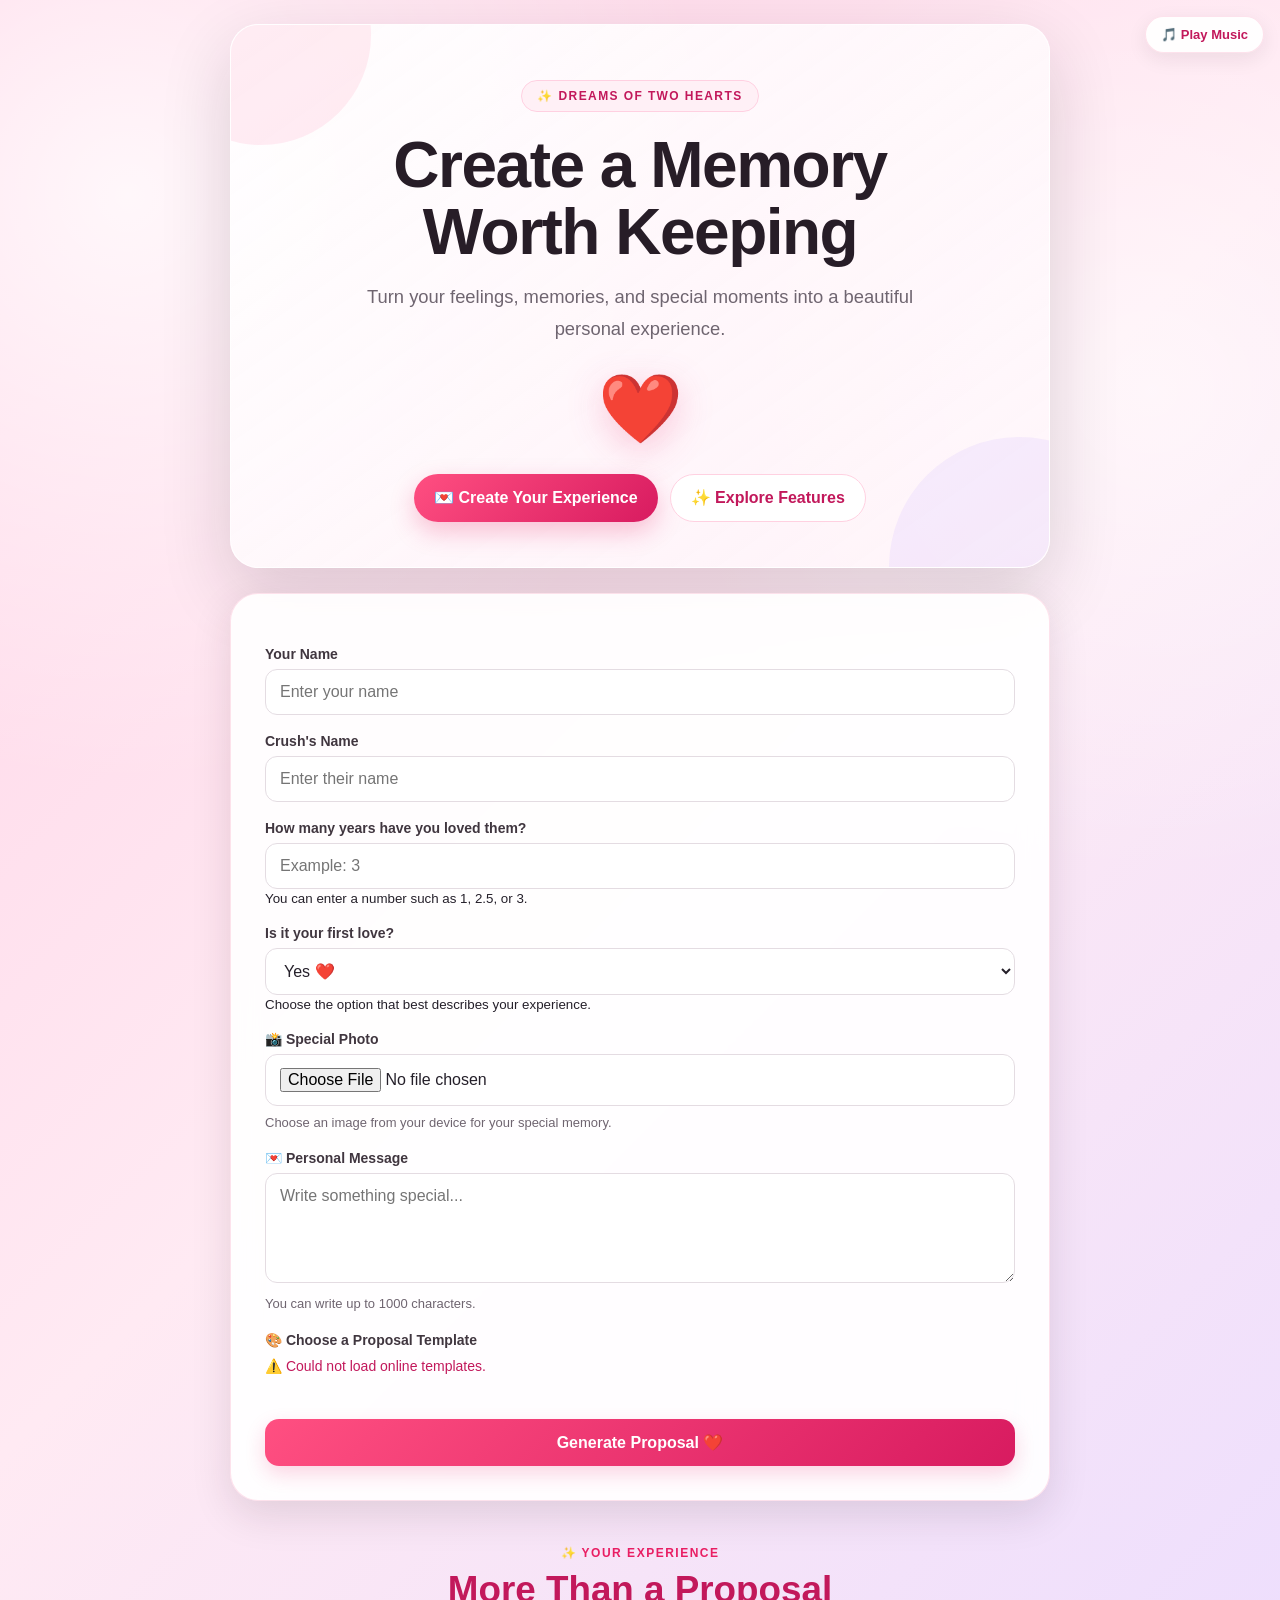
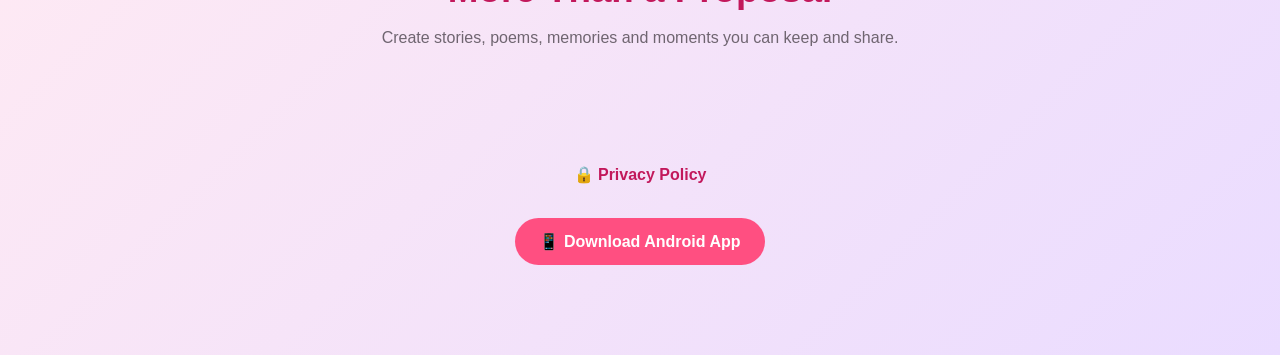
==== commit a372358c: "Update index.html" ====
--- a/index.html
+++ b/index.html
@@ -637,44 +637,63 @@
     
 </section>
 
-
-        <!-- LOVE STORY -->
-        <section class="story-box">
-
-            <h2>📖 Create Your Love Story</h2>
-
-            <input
-                id="meetPlace"
-                type="text"
-                placeholder="Where did you meet?"
-            >
-
-            <input
-                id="favoriteMemory"
-                type="text"
-                placeholder="Your favorite memory"
-            >
-
-            <input
-                id="dreamPlace"
-                type="text"
-                placeholder="Your dream destination"
-            >
-
-            <button onclick="generateLoveStory()">
-                Create My Story ✨
-            </button>
-
-            <div
-    id="loveStory"
-    class="hidden"
-    role="article"
-    aria-label="Your generated love story"
-    aria-live="polite"
-    aria-atomic="true"
-></div>
-
-        </section>
+         <!-- LOVE STORY -->
+<section class="story-box">
+
+    <h2>📖 Create Your Love Story</h2>
+
+    <label for="meetPlace">📍 Where did you meet?</label>
+    <input
+        id="meetPlace"
+        type="text"
+        placeholder="Where did you meet?"
+        aria-describedby="meetPlaceHelp"
+    >
+    <small id="meetPlaceHelp">
+        Tell us where your story began.
+    </small>
+
+    <label for="favoriteMemory">🌸 Your favorite memory</label>
+    <input
+        id="favoriteMemory"
+        type="text"
+        placeholder="Your favorite memory"
+        aria-describedby="favoriteMemoryHelp"
+    >
+    <small id="favoriteMemoryHelp">
+        Share a special memory you'd like included.
+    </small>
+
+    <label for="dreamPlace">🌎 Your dream destination</label>
+    <input
+        id="dreamPlace"
+        type="text"
+        placeholder="Your dream destination"
+        aria-describedby="dreamPlaceHelp"
+    >
+    <small id="dreamPlaceHelp">
+        Add a place you'd love to visit someday.
+    </small>
+
+    <button
+        type="button"
+        aria-label="Create your love story"
+        onclick="generateLoveStory()"
+    >
+        Create My Story ✨
+    </button>
+
+    <div
+        id="loveStory"
+        class="hidden"
+        role="article"
+        aria-label="Your generated love story"
+        aria-live="polite"
+        aria-atomic="true"
+    ></div>
+
+</section>
+
 
         <!-- LOVE SKY -->
         <section class="star-section">
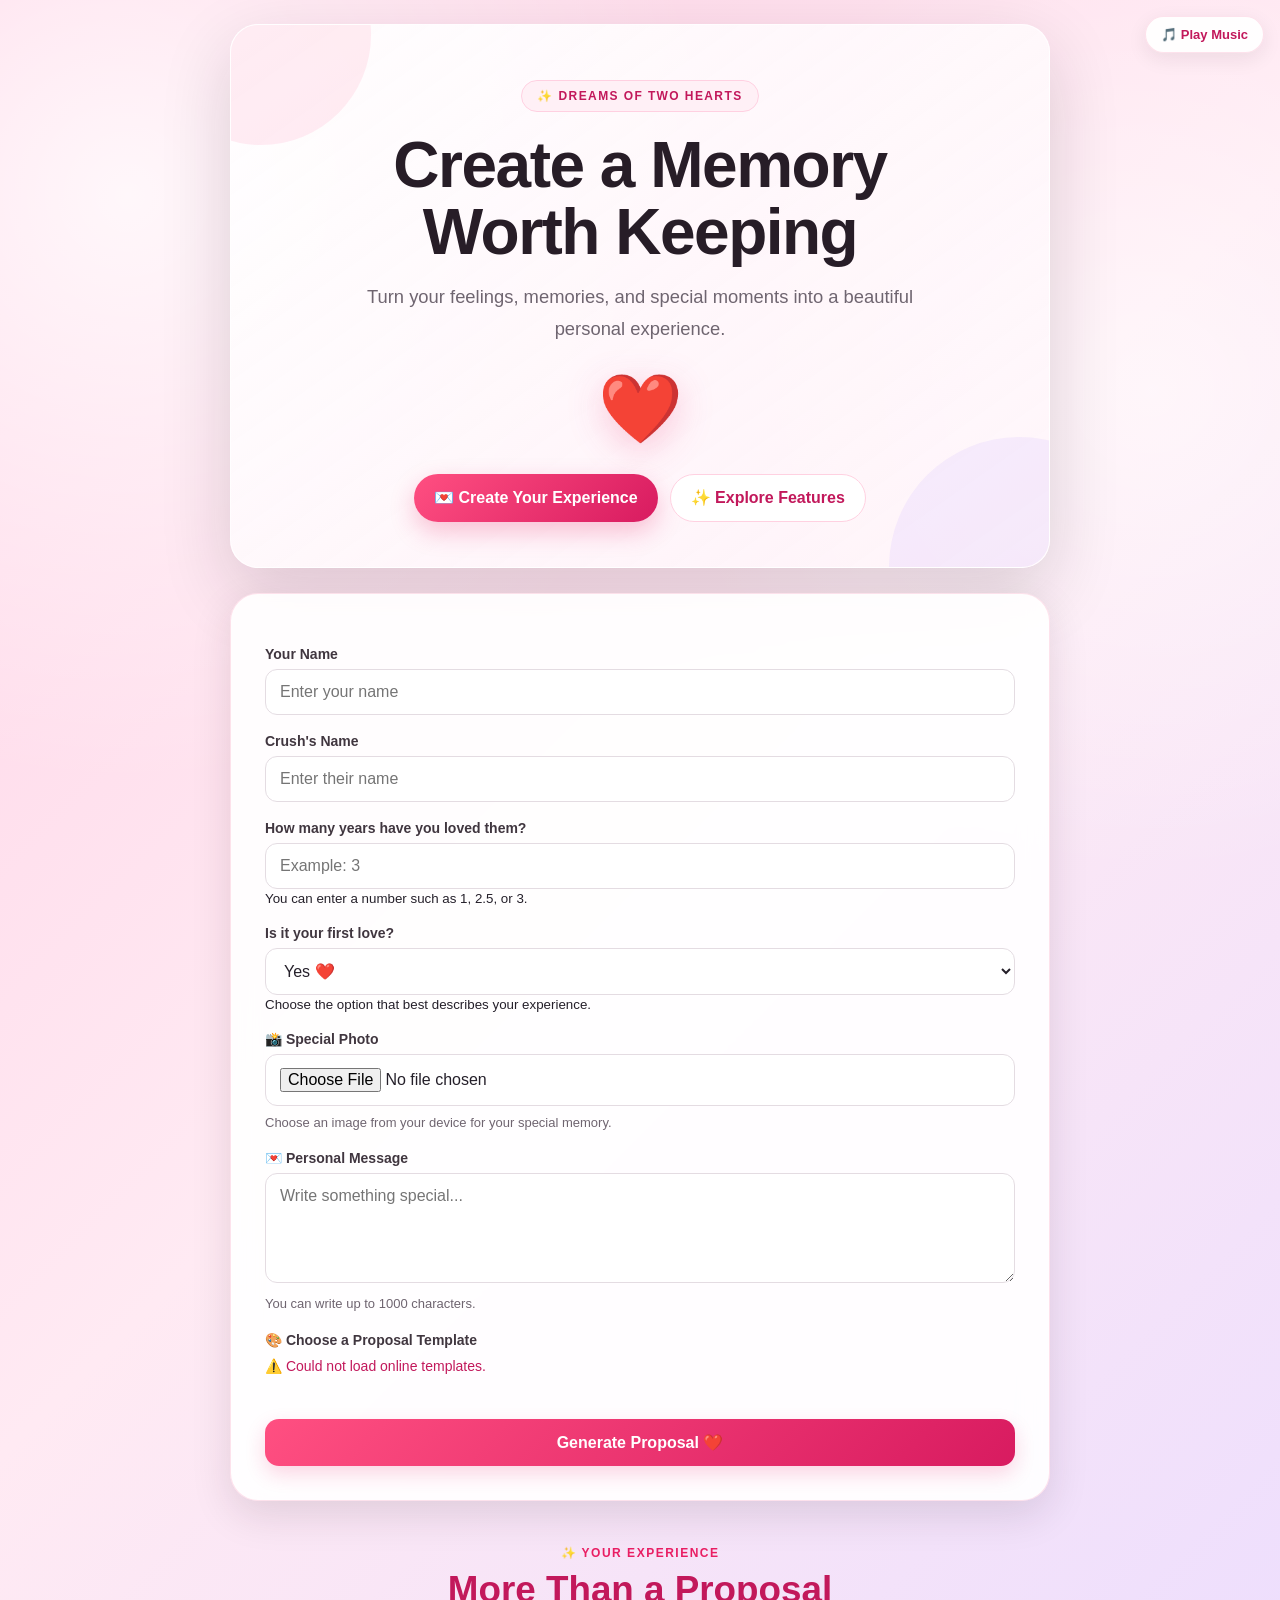
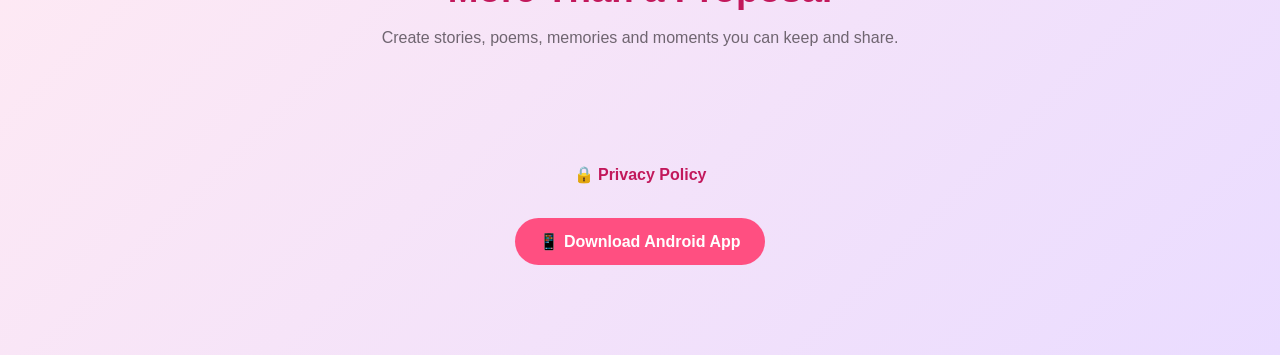
==== commit f4307bbd: "Update index.html" ====
--- a/index.html
+++ b/index.html
@@ -700,7 +700,7 @@
 
             <h2>🌌 Your Love Sky</h2>
 
-            <p>Tap a star to discover a secret message ✨</p>
+             <p>Choose a star to discover a secret message ✨</p>
 
             <div id="starSky">
 
--- a/style.css
+++ b/style.css
@@ -1307,4 +1307,15 @@
     color: var(--muted);
     font-size: 13px;
     line-height: 1.5;
+}
+
+#meetPlaceHelp,
+#favoriteMemoryHelp,
+#dreamPlaceHelp {
+    display: block;
+    margin-top: 7px;
+    margin-bottom: 12px;
+    color: var(--muted);
+    font-size: 13px;
+    line-height: 1.5;
 }
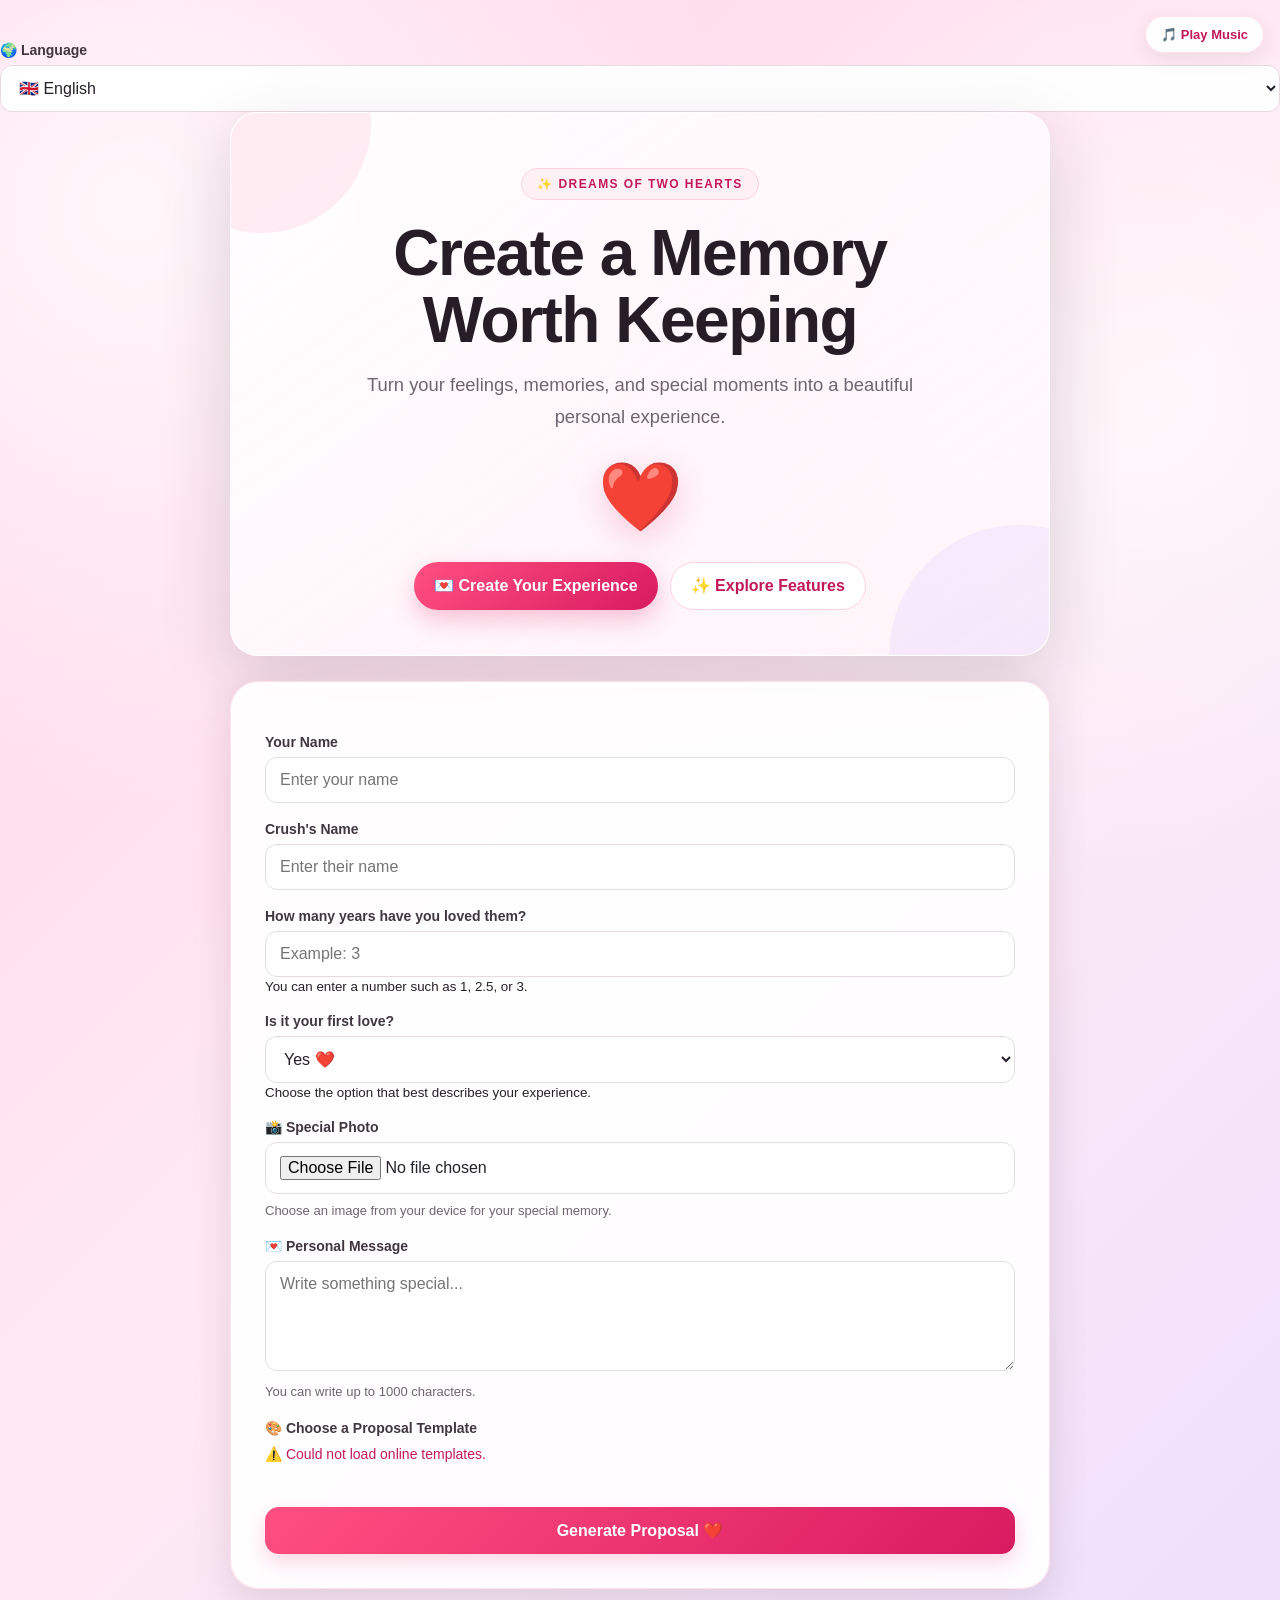
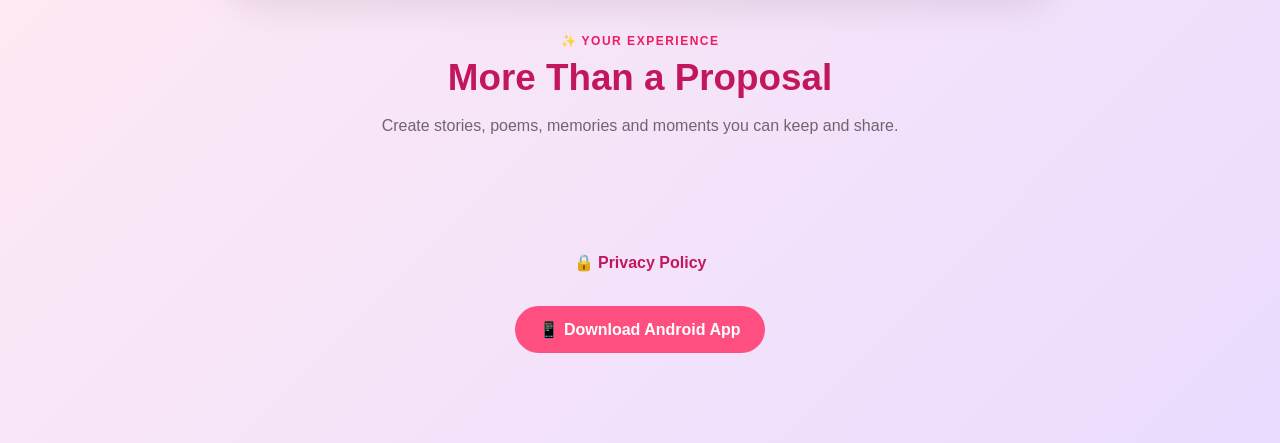
==== commit 3ba31763: "Update index.html" ====
--- a/index.html
+++ b/index.html
@@ -133,6 +133,18 @@
 <button id="musicButton" class="music-button" onclick="toggleMusic()">
     🎵 Play Music
 </button>
+
+<div class="language-selector">
+    <label for="languageSelect">🌍 Language</label>
+
+    <select id="languageSelect">
+        <option value="en">🇬🇧 English</option>
+        <option value="ta">🇮🇳 தமிழ்</option>
+        <option value="hi">🇮🇳 हिन्दी</option>
+        <option value="es">🇪🇸 Español</option>
+        <option value="fr">🇫🇷 Français</option>
+    </select>
+</div>
 
 <div id="hearts"></div>
 
@@ -776,9 +788,11 @@
 <p style="text-align:center; margin:20px;">
     <a href="privacy-policy.html">🔒 Privacy Policy</a>
 </p>
+
 <div style="text-align:center; margin:30px;">
     <a
         href="download.html"
+        aria-label="Download the Dreams of Two Hearts Android app"
         style="
             display:inline-block;
             padding:14px 24px;
